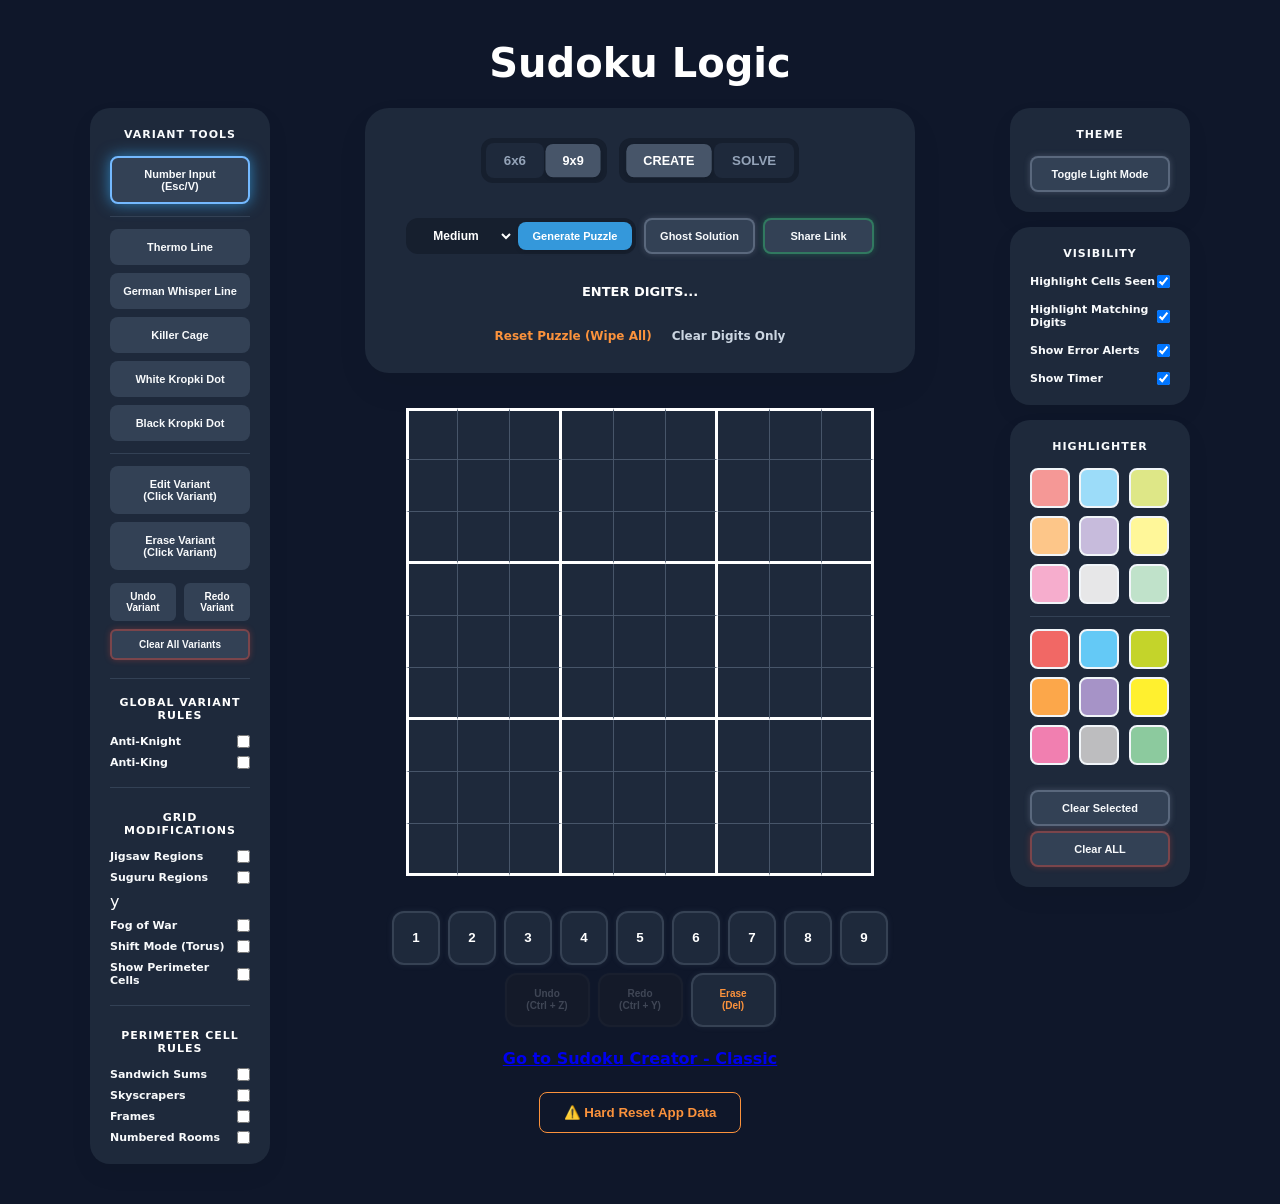
==== index.html @ 4e209705 "Add new toggle options and buttons in index.html" ====
<!DOCTYPE html>
<html lang="en">
<head>
    <meta charset="UTF-8">
    <meta name="viewport" content="width=device-width, initial-scale=1.0, maximum-scale=1.0, user-scalable=no">
    <title>Sudoku Logic V1</title>
    <link rel="stylesheet" href="style.css">
    <link rel="icon" href="https://fav.farm/🧩">
</head>

<body class="dark-mode">
    
    <script>
        try {
            const saved = localStorage.getItem('sudoku_autosave');
            if (saved) {
                const data = JSON.parse(saved);
                if (data.darkMode === false) {
                    document.body.classList.remove('dark-mode');
                }
            }
        } catch(e) {}
    </script>
    
    <div id="mobile-overlay" onclick="closeMobileMenu()"></div>
  
    <div id="mobile-toolbar">
        <button id="toolbar-variants-btn" class="toolbar-btn" onclick="openMobileMenu('variants')">✏️ Variants</button>
        <button class="toolbar-btn" onclick="openMobileMenu('colors')">🖍️ Highlighter</button>
        <button class="toolbar-btn" onclick="openMobileMenu('settings')">⚙️ Settings</button>
    </div>
    
    <h1><span id="puzzle-title" contenteditable="true" spellcheck="false" title="Click to rename your puzzle">Sudoku Logic</span> <span id="difficulty-badge" class="diff-medium">Medium</span></h1>
    
    <div id="app-container">
  
        <div id="left-panel">
            <div class="tool-section" id="variant-tools-panel">
                <h3>Variant Tools</h3>
                <div style="display: flex; flex-direction: column; gap: 8px;">
                    
                    <button id="tool-pointer" class="variant-tool-btn active" onclick="setTool('pointer')">Number Input<br>(Esc/V)</button>
                    
                    <hr class="tool-divider">
                    
                    <button id="tool-thermo" class="variant-tool-btn" onclick="setTool('thermo')">Thermo Line</button>
                    <button id="tool-whisper" class="variant-tool-btn" onclick="setTool('whisper')">German Whisper Line</button>
                    <button id="tool-killer" class="variant-tool-btn" onclick="setTool('killer')">Killer Cage</button>
                    <button id="tool-kropki-white" class="variant-tool-btn" onclick="setTool('kropki-white')">White Kropki Dot</button> 
                    <button id="tool-kropki-black" class="variant-tool-btn" onclick="setTool('kropki-black')">Black Kropki Dot</button>
                                        
                    <hr class="tool-divider">
                    
                    <button id="tool-edit" class="variant-tool-btn" onclick="setTool('edit')">Edit Variant<br>(Click Variant)</button>
                    <button id="tool-eraser" class="variant-tool-btn" onclick="setTool('eraser')">Erase Variant<br>(Click Variant)</button>
                    
                    <div style="display: flex; gap: 8px; margin-top: 5px;">
                        <button id="btn-undo-variant" class="variant-action-btn" style="flex: 1;" onclick="undoVariant()">Undo Variant</button>
                        <button id="btn-redo-variant" class="variant-action-btn" style="flex: 1;" onclick="redoVariant()">Redo Variant</button>
                    </div>
                    
                    <button id="btn-clear-variants" class="variant-action-btn danger" onclick="clearVariantGraphics()">Clear All Variants</button>
                    
                    <hr class="tool-divider" style="margin-top: 10px;">
                    
                    <h3 style="margin: 5px 0; color: var(--text-main);">Global Variant Rules</h3>
                    <label class="switch-label">Anti-Knight <input type="checkbox" id="toggle-anti-knight" onchange="toggleAntiKnight()"></label>
                    <label class="switch-label">Anti-King <input type="checkbox" id="toggle-anti-king" onchange="toggleAntiKing()"></label>

                    <hr class="tool-divider" style="margin: 10px 0;">
                    
                    <h3 style="margin: 5px 0; color: var(--text-main);">Grid Modifications</h3>  
                    
                    <label class="switch-label">Jigsaw Regions <input type="checkbox" id="toggle-jigsaw" onchange="toggleJigsawMode()"></label>
                    <label class="switch-label">Suguru Regions <input type="checkbox" id="toggle-suguru" onchange="toggleSuguruMode()"></label>y
                    <button id="tool-region" class="variant-tool-btn" style="display: none;" onclick="setTool('region')">Region Painter</button>
                    <button id="btn-reset-regions" class="variant-action-btn danger" style="display: none; margin-bottom: 8px;" onclick="resetRegions()">Reset Regions</button>
                    
                    
                    <label class="switch-label">Fog of War <input type="checkbox" id="toggle-fog" onchange="toggleFogMode()"></label>
                    <button id="tool-fog" class="variant-tool-btn" style="display: none;" onclick="setTool('fog')">☁️ Paint Fog</button>
                    <button id="tool-fog-link" class="variant-tool-btn" style="display: none;" onclick="setTool('fog-link')">🔗 Fog Linker</button>
                    <button id="btn-clear-fog" class="variant-action-btn danger" style="display: none; margin-top: 5px;" onclick="clearFogData()">Clear All Fog</button>
                    
                    <label class="switch-label">Shift Mode (Torus) <input type="checkbox" id="toggle-shift" onchange="toggleShiftMode()"></label>
                    <button id="tool-lock" class="variant-tool-btn" style="display: none;" onclick="setTool('lock')">🔒 Lock/Unlock Cell</button>
                    
                    <label class="switch-label">Show Perimeter Cells <input type="checkbox" id="toggle-outer-clues" onchange="toggleOuterClues()"></label>
                    
                    <hr class="tool-divider" style="margin: 10px 0;">
                    
                    <h3 style="margin: 5px 0; color: var(--text-main);">Perimeter Cell Rules</h3>
                    <label class="switch-label">Sandwich Sums <input type="checkbox" id="rule-sandwich" onchange="togglePerimeterRule()"></label>
                    <label class="switch-label">Skyscrapers <input type="checkbox" id="rule-skyscraper" onchange="togglePerimeterRule()"></label>
                    <label class="switch-label">Frames <input type="checkbox" id="rule-frames" onchange="togglePerimeterRule()"></label>
                    <label class="switch-label">Numbered Rooms <input type="checkbox" id="rule-rooms" onchange="togglePerimeterRule()"></label>
                    
                </div>
            </div>

            <div class="tool-section" id="game-rules-panel" style="display: none; margin-top: 15px;">
                <h3>Game Rules</h3>
                <ul id="game-rules-list" style="margin: 0; padding-left: 20px; font-size: 0.85rem; color: var(--text-main); line-height: 1.5; text-align: left;">
                </ul>
            </div>
            
            <div class="tool-section mobile-theme-only" style="margin-top: 15px; width: 100%;">
                <h3>Theme</h3>
                <button class="clear-color-btn btn-theme" style="width: 100%;" onclick="toggleDarkMode()">Toggle Light Mode</button>
            </div>
            
        </div>

        <div class="game-column">
            <div class="main-card">
                <div class="row">
                    <div class="toggle-group" id="size-selector">
                        <button id="size6" onclick="setGridSize(6)">6x6</button>
                        <button id="size9" class="active" onclick="setGridSize(9)">9x9</button>
                    </div>
                    <div class="toggle-group">
                        <button id="modeCreate" class="active" onclick="setAppMode('create')">CREATE</button>
                        <button id="modeSolve" onclick="setAppMode('solve')">SOLVE</button>
                    </div>
                    <div id="timer" style="display:none; font-size: 22px; font-weight: 800;">00:00</div>
                    <button id="pause-btn" class="btn" style="display:none; padding: 10px 15px;" onclick="togglePause()">Pause</button>
                </div>
                    
                <div id="gen-controls" style="display: grid; grid-template-columns: repeat(4, 1fr); gap: 8px; width: 100%; max-width: calc(var(--cell-size) * 9); margin: 15px auto 0 auto;">
                    <div class="toggle-group" style="grid-column: span 2; display: flex; padding: 4px; gap: 4px;">
                        <select id="diff" style="flex: 1; background: transparent; border: none; text-align: center; text-align-last: center; font-weight: 800; cursor: pointer; color: var(--text-main); font-size: 12px; outline: none;">
                            <option value="easy">Easy</option>
                            <option value="medium" selected>Medium</option>
                            <option value="hard">Hard</option>
                        </select>
                        <button id="gen-btn" class="btn gen-action-btn active" style="flex: 1; margin: 0; padding: 8px 5px;" onclick="generateNew()">Generate Puzzle</button>
                    </div>
                
                    <button id="ghost-btn" class="btn gen-action-btn" style="width: 100%; margin: 0; padding: 8px 5px;" onclick="toggleGhost()">Ghost Solution</button>
                    <button id="export-btn" class="btn gen-action-btn" style="width: 100%; margin: 0; padding: 8px 5px;" onclick="exportPuzzleLink()">Share Link</button>
                </div>
            
                <div id="status-label" style="font-size: 13px; font-weight: 800; text-transform: uppercase; min-height: 1.5em; margin-top: 10px;">Enter Digits...</div>
                
                <div style="display: flex; gap: 20px; font-size: 12px; margin-top: 5px;">
                    
                    <div id="create-mode-actions" style="display: flex; gap: 20px;">
                        <a href="#" style="color: var(--danger); text-decoration: none; font-weight: 600;" onclick="handleClearAllCreate()">Reset Puzzle (Wipe All)</a>
                        <a href="#" class="util-link" style="text-decoration: none; font-weight: 600;" onclick="handleClearDigitsCreate()">Clear Digits Only</a>
                    </div>
                    
                    <div id="solve-mode-actions" style="display: none; gap: 20px;">
                        <a href="#" style="color: var(--danger); text-decoration: none; font-weight: 600;" onclick="handleResetSolve()">Reset Puzzle (Restart)</a>
                        <a href="#" class="util-link" style="text-decoration: none; font-weight: 600;" onclick="handleClearUserInputs()">Clear User Inputs</a>
                        <a href="#" id="clean-pencils-link" class="util-link" style="text-decoration: none; font-weight: 600;" onclick="handleClearPencils()">Clear Pencils Only</a>
                        <a href="#" id="btn-autofill-pencils" class="util-link" style="display:none; text-decoration: none; font-weight: 600;" onclick="autoFillPencils()">Auto-Fill Pencils</a>
                    </div>
            
                </div>
            </div>

            <div id="grid-wrapper">
                <div id="grid" class="grid"></div>
                
                <svg id="svg-layer"></svg>
                
                <div id="pause-overlay" class="overlay">
                    <h2>Game Paused</h2>
                    <button class="btn btn-primary" style="margin-top:15px;" onclick="togglePause()">Resume</button>
                </div>
                <div id="win-overlay" class="overlay">
                    <h2 style="color: var(--success); font-size: 34px; margin-bottom: 5px;">SOLVED!</h2>
                    <p id="final-time" style="margin-bottom: 10px; font-weight: 800; font-size: 18px;"></p>
                    <div style="display: flex; flex-direction: column; gap: 8px; width: 90%;">
                        <button class="btn btn-primary" style="background: var(--success);" onclick="restartSameLevel()">Play Again (Same Board)</button>
                        
                        <div class="win-grid" style="display: grid; grid-template-columns: repeat(3, 1fr); gap: 5px; width: 100%;">
                            <div class="win-grid-label">New 6x6 Game</div>
                            
                            <button class="btn btn-secondary" style="padding: 10px 2px; font-size: 10px; background: #64748b; color: white; border:none; border-radius: 8px;" onclick="generateWithDiff(6, 'easy')">Easy</button>
                            <button class="btn btn-secondary" style="padding: 10px 2px; font-size: 10px; background: #64748b; color: white; border:none; border-radius: 8px;" onclick="generateWithDiff(6, 'medium')">Medium</button>
                            <button class="btn btn-secondary" style="padding: 10px 2px; font-size: 10px; background: #64748b; color: white; border:none; border-radius: 8px;" onclick="generateWithDiff(6, 'hard')">Hard</button>
                            
                            <div class="win-grid-label">New 9x9 Game</div>
                            
                            <button class="btn btn-secondary" style="padding: 10px 2px; font-size: 10px; background: #64748b; color: white; border:none; border-radius: 8px;" onclick="generateWithDiff(9, 'easy')">Easy</button>
                            <button class="btn btn-secondary" style="padding: 10px 2px; font-size: 10px; background: #64748b; color: white; border:none; border-radius: 8px;" onclick="generateWithDiff(9, 'medium')">Medium</button>
                            <button class="btn btn-secondary" style="padding: 10px 2px; font-size: 10px; background: #64748b; color: white; border:none; border-radius: 8px;" onclick="generateWithDiff(9, 'hard')">Hard</button>
                        </div>
                
                        <button class="btn btn-secondary" style="background: #64748b; color: white; border:none; padding: 12px; border-radius: 10px;" onclick="hideWinOverlay()">View My Solve</button>
                        <button class="btn btn-secondary" style="background: var(--dark); color: white; border:none; padding: 12px; border-radius: 10px;" onclick="exitToCreate()">Back to Create Mode</button>
                    </div>
                </div>
                <div id="return-win-btn" onclick="showWinOverlay()" style="display:none; ...">Show Result Options</div>
            </div> <div class="numpad" id="numpad" style="margin-top: 30px; width: 100%;"></div>
            
            <a href="classic.html" class="btn btn-secondary">Go to Sudoku Creator - Classic</a>
            <button class="btn btn-secondary" 
                    style="margin-top: 10px; color: var(--danger); border: 1px solid var(--danger); background: transparent;" 
                    onclick="hardResetApp()">
                ⚠️ Hard Reset App Data
            </button>
            
        </div> 
        
        <div class="side-panel">

            <div class="tool-section desktop-theme-only" style="margin: 0; width: 100%;">
                <h3>Theme</h3>
                <button class="clear-color-btn btn-theme" style="width: 100%;" onclick="toggleDarkMode()">Toggle Light Mode</button>
            </div>
                
            <div class="tool-section">
                <h3>Visibility</h3>
                <label class="switch-label">Highlight Cells Seen <input type="checkbox" id="toggle-seen" checked onchange="updateUI()"></label>
                <label class="switch-label">Highlight Matching Digits <input type="checkbox" id="toggle-match" checked onchange="updateUI()"></label>
                <label class="switch-label">Show Error Alerts <input type="checkbox" id="toggle-errors" checked onchange="updateUI()"></label>
                <label class="switch-label">Show Timer <input type="checkbox" id="toggle-timer" checked onchange="toggleTimerVis()"></label>
            </div>
            
            <div class="tool-section" style="margin: 0; width: 100%;">
                <h3>Highlighter</h3>
                <div class="color-grid" id="highlighter-tools" style="margin-bottom: 10px;"></div>
                <div style="display: flex; flex-direction: column; gap: 5px;">
                    <button class="clear-color-btn" onclick="applyColor(null)">Clear Selected</button>
                    <button id="clear-all-btn" class="clear-color-btn" onclick="clearAllHighlights()">Clear ALL</button>
                </div>
            </div>

        </div>
    </div> 
    <canvas id="confetti"></canvas>

    <script type="module" src="./src/advanced-main.js"></script>
</body>
</html>
---- style.css ----
:root {
    --cell-size: 52px; 
    --bg-color: #f8fafc; 
    --primary: #000000;
    --danger: #e74c3c; 
    --dark: #1e293b; 
    --success: #2ecc71;
    --card-bg: white; 
    --text-main: #1e293b;
    --grid-line: #1e293b;
    --pencil-active: #f1c40f;
}

body.dark-mode {
    --bg-color: #0f172a; 
    --primary: #ffffff;
    --danger: #fb923c;
    --card-bg: #1e293b;
    --text-main: #ffffff;
    --grid-line: #ffffff; 
}

* { box-sizing: border-box; margin: 0; padding: 0; }
body { 
    font-family: 'Inter', system-ui, sans-serif; background: var(--bg-color); 
    display: flex; flex-direction: column; align-items: center; 
    padding: 40px 20px; color: var(--text-main); transition: background 0.3s;
}

/* NUCLEAR ZOOM LOCK: Prevents double-tap zooming on all interactive elements */
button, select, input, a { touch-action: manipulation !important; }

h1 { margin-bottom: 20px; font-size: 2.5rem; color: var(--text-main); display: flex; align-items: center; gap: 10px; }

/* --- EDITABLE PUZZLE TITLE --- */
#puzzle-title {
    outline: none;
    border-bottom: 2px dashed transparent;
    transition: border-color 0.2s;
    cursor: text;
}

#puzzle-title:hover {
    border-bottom-color: #cbd5e1;
}

body.dark-mode #puzzle-title:hover {
    border-bottom-color: #475569;
}

/* When actively typing */
#puzzle-title:focus {
    border-bottom-color: var(--primary);
}

#app-container { display: flex; gap: 20px; align-items: flex-start; justify-content: center; max-width: 1100px; width: 100%; }
.game-column { display: flex; flex-direction: column; align-items: center; flex: 1; }

.side-panel, .tool-section {
    background: var(--card-bg); padding: 20px; border-radius: 20px;
    box-shadow: 0 10px 25px rgba(0,0,0,0.05); width: 180px; display: flex; flex-direction: column; gap: 15px;
}

#left-panel { display: flex; flex-direction: column; gap: 15px; }
.tool-section h3, .side-panel h3 { font-size: 11px; text-transform: uppercase; letter-spacing: 1px; color: #64748b; text-align: center; }

/* Sidebar Titles - Force to white in dark mode */
body.dark-mode .tool-section h3, 
body.dark-mode .side-panel h3 { 
    color: #f8fafc; 
}

.main-card {
    background: var(--card-bg); 
    padding: 30px; 
    border-radius: 24px;
    box-shadow: 0 15px 35px rgba(0,0,0,0.05); 
    width: 100%; 
    max-width: 550px;
    display: flex; 
    flex-direction: column; 
    gap: 20px; 
    align-items: center; 
    margin-bottom: 30px;
}

.switch-label { display: flex; align-items: center; justify-content: space-between; font-size: 11px; font-weight: 800; cursor: pointer; color: #64748b; }
.color-grid { display: grid; grid-template-columns: repeat(3, 1fr); gap: 8px; }

/* --- HIGHLIGHTER COLOR SWATCHES --- */
.color-btn { 
    width: 40px; 
    height: 40px; 
    border-radius: 8px; 
    border: 2px solid #f1f5f9; 
    cursor: pointer; 
    transition: all 0.2s cubic-bezier(0.4, 0, 0.2, 1); 
}

.color-btn:hover {
    transform: translateY(-2px);
    box-shadow: 0 4px 8px rgba(0, 0, 0, 0.08);
}

.color-btn:active {
    transform: translateY(1px);
    box-shadow: none;
}

/* --- HIGHLIGHTER & THEME CLEAR BUTTONS --- */
.clear-color-btn { 
    padding: 10px; 
    font-size: 11px; 
    font-weight: 700; 
    background: #e2e8f0; 
    color: var(--text-main);
    border: 2px solid transparent; /* Crucial for dark mode edge glows */
    border-radius: 8px; 
    cursor: pointer; 
    transition: all 0.2s cubic-bezier(0.4, 0, 0.2, 1);
}

/* Light Mode: Base Hover & Squish */
.clear-color-btn:hover { 
    background: #cbd5e1; 
    transform: translateY(-2px); 
    box-shadow: 0 4px 8px rgba(0,0,0,0.08); 
}

.clear-color-btn:active { 
    transform: translateY(1px); 
    box-shadow: none; 
}

/* Light Mode: Specific color for Clear All */
#clear-all-btn { background: #fee2e2; color: #991b1b; }
#clear-all-btn:hover { background: #fecaca; }

/* Dark Mode: Slate Backgrounds */
body.dark-mode .clear-color-btn,
body.dark-mode #clear-all-btn { 
    background: #334155; 
    color: #f8fafc; 
}

body.dark-mode .clear-color-btn:hover,
body.dark-mode #clear-all-btn:hover { 
    background: #475569; 
}

/* Dark Mode: Ambient Glows (Base State) */
body.dark-mode .clear-color-btn {
    border-color: rgba(148, 163, 184, 0.4); 
    box-shadow: 0 0 6px rgba(148, 163, 184, 0.3);
}
body.dark-mode #clear-all-btn {
    border-color: rgba(231, 76, 60, 0.4); 
    box-shadow: 0 0 6px rgba(231, 76, 60, 0.3);
}

/* Dark Mode: Intensified Glows (Hover State) */
body.dark-mode .clear-color-btn:hover {
    border-color: #cbd5e1; 
    box-shadow: 0 0 15px rgba(148, 163, 184, 0.8);
}
body.dark-mode #clear-all-btn:hover {
    border-color: #f1948a; 
    box-shadow: 0 0 15px rgba(231, 76, 60, 0.8);
}

body.dark-mode .switch-label { color: #f8fafc; }

#grid-wrapper { 
    padding: 5px;
    border-radius: 8px;
    position: relative;
    display: flex;
    flex-direction: column;
    align-items: center;
    touch-action: none; 
}

#svg-layer {
    position: absolute;
    top: 0; left: 0;
    width: 100%; height: 100%;
    pointer-events: none; 
    z-index: 10;
    overflow: visible !important;
}

.grid { 
    display: grid; 
}

.cell {
    width: var(--cell-size);
    height: var(--cell-size);
    box-sizing: border-box;
    min-width: 50px;
    min-height: 50px;
    background-color: var(--card-bg);
    display: flex; align-items: center; justify-content: center;
    font-size: 24px; font-weight: 700; cursor: pointer; user-select: none; position: relative;
    color: var(--text-main); transition: background 0.1s;
    touch-action: none; /* strictly disables all browser gestures on the board */
}

/* --- PERIMETER CLUE CELLS --- */
.clue-cell {
    width: var(--cell-size);
    height: var(--cell-size);
    display: flex;
    align-items: center;
    justify-content: center;
    
    font-size: 24px;  /* Matched to inside cells */
    font-weight: 700; /* Matched to inside cells */
    
    color: var(--text-main);
    cursor: pointer;
    user-select: none;
    transition: background 0.2s, border 0.2s;
    border-radius: 6px;
    box-sizing: border-box;
    border: 1px solid transparent; /* Invisible border prevents grid jumping */
}

/* Added dynamically if cell has a number or a variant line */
.clue-cell.active-clue {
    border: 1px solid var(--grid-line);
    border-radius: 0; /* Squares off the edges to match the main grid */
}
/* -------------------------- */

.clue-cell:hover {
    background: rgba(100, 116, 139, 0.1);
}

.clue-corner {
    width: var(--cell-size);
    height: var(--cell-size);
    pointer-events: none;
}

body.dark-mode .clue-cell { color: #f8fafc; }
body.dark-mode .clue-cell:hover { background: rgba(248, 250, 252, 0.1); }

/* --- KROPKI DOTS --- */
.kropki-dot { 
    transition: all 0.2s; 
    r: 5px !important; /* Forces the SVG to draw slightly smaller on desktop */
    stroke-width: 1.5px !important;
}

/* Dark Mode: Add a contrasting border to black Kropki dots matching the grid line */
body.dark-mode .kropki-dot[fill="black"],
body.dark-mode .kropki-dot[fill="#000000"] {
    stroke: var(--grid-line) !important; 
    stroke-width: 2px !important;
}

/* Disables double-tap-to-zoom on all interactive buttons */
.n-btn, .btn, .variant-tool-btn, .clear-color-btn, .color-btn {
    touch-action: manipulation; 
}

/* Cell Number Colors for Normal & Dark Mode */
.cell.given { color: #64748b; }
.cell.user { color: var(--primary); font-style: italic; }
.cell.error { color: var(--danger) !important; }
.cell.selected { z-index: 2; outline: none; }
body.dark-mode .cell.given { color: #38bdf8; font-weight: 800; }
body.dark-mode .cell.user { color: #f8fafc; }
body.dark-mode .cell.error { color: #fb923c !important; }

/* Pencil Mark Colors for Normal & Dark Mode */
.pencil-grid { display: grid; grid-template-columns: repeat(3, 1fr); width: 100%; height: 100%; position: absolute; pointer-events: none; padding: 18%; box-sizing: border-box; }
.pencil-num { font-size: 10px; color: #000000; display: flex; align-items: center; justify-content: center; font-weight: bold; line-height: 1; }
.pencil-num.error { font-size: 9px; color: var(--danger) !important; font-weight: bold; }
body.dark-mode .pencil-num { font-size: 10px; color: #f8fafc; font-weight: bold; line-height: 1; }
body.dark-mode .pencil-num.error { font-size: 9px; color: #fb923c !important; font-weight: bold; }

.row { 
    display: flex; gap: 12px; align-items: center; justify-content: center; width: 100%; 
}

.toggle-group { 
    display: flex; 
    background: #f1f5f9; 
    border-radius: 12px; 
    padding: 5px; 
}

body.dark-mode .toggle-group { 
    background: #161f2e; 
}

.toggle-group button { 
    border: none; 
    padding: 10px 18px; 
    border-radius: 8px; 
    cursor: pointer; 
    font-weight: 600; 
    background: #d1d8e0; 
    color: #64748b; 
    transition: all 0.2s;
}

body.dark-mode .toggle-group button { 
    border: none; 
    padding: 10px 18px; 
    border-radius: 8px; 
    cursor: pointer; 
    font-weight: 600; 
    background: #1e293b; 
    color: #94a3b8; 
    transition: all 0.2s;
}

/* Hover effect for unselected buttons */
.toggle-group button:not(.active):hover {
    color: var(--dark);
}

body.dark-mode .toggle-group button:not(.active):hover {
    color: #ffffff;
}

.toggle-group button.active { 
    background: white; 
    color: var(--dark); 
    pointer-events: none; /* Prevents re-clicking the active mode */
    box-shadow: 0 2px 4px rgba(0,0,0,0.1);
    transform: scale(0.95);
}

body.dark-mode .toggle-group button.active { 
    background: #475569; 
    color: white; 
}

/* --- STANDARD BUTTONS --- */
.btn { 
    padding: 12px 24px; 
    cursor: pointer; 
    border-radius: 8px;
    border: 2px solid transparent; /* NEW: Added to support dark mode edge glows */
    font-weight: 700; 
    transition: all 0.2s cubic-bezier(0.4, 0, 0.2, 1);
    text-align: center;
}

/* Hover State - Slight lift and shadow */
.btn:hover {
    transform: translateY(-2px);
    box-shadow: 0 4px 8px rgba(0, 0, 0, 0.08);
}

/* Click State - Pushes into the page */
.btn:active {
    transform: translateY(1px);
    box-shadow: none;
}

.btn-primary { background: #3498db; color: #ffffff; }

/* General Primary Button Glow (For Pause/Win Menus) */
body.dark-mode .btn-primary:hover {
    box-shadow: 0 0 15px rgba(52, 152, 219, 0.8);
    border-color: #74b9ff;
}

/* --- GENERATOR CONTROLS --- */

/* Ensure the gen-controls wrapper respects the 9x9 board width, but ALLOWS JS to hide it! */
#gen-controls {
    grid-template-columns: repeat(4, 1fr) !important;
    max-width: calc(var(--cell-size) * 9) !important;
    margin-left: auto !important;
    margin-right: auto !important;
}

/* Matching the "active" look for the button inside the pill */
#gen-controls .toggle-group button.active {
    background: #3498db !important; /* CLASSIC BLUE */
    color: #ffffff !important;
    box-shadow: 0 2px 4px rgba(0,0,0,0.1);
    pointer-events: auto !important; /* CRITICAL: Restores clickability! */
    transform: none !important;
}

body.dark-mode #gen-controls .toggle-group button.active {
    background: #3498db !important;
    color: #ffffff !important;
}

/* --- THE TOGGLE PILL WRAPPER --- */
.gen-toggle-pill {
    grid-column: span 2; 
    display: flex;
    background: #f1f5f9; 
    border-radius: 8px;
    padding: 4px;
    gap: 4px;
}

body.dark-mode .gen-toggle-pill {
    background: #1e293b;
}

/* Keep the Dropdown text clean and centered */
.gen-toggle-pill select {
    flex: 1;
    background: transparent;
    border: none;
    outline: none;
    color: var(--text-main);
    font-weight: bold;
    cursor: pointer;
    text-align: center;
    text-align-last: center; 
}

/* Style the Generate Button inside the pill (Active Side) */
.gen-toggle-pill button {
    flex: 1;
    background: #ffffff; /* Gives it the 'raised' active look */
    border: none;
    border-radius: 6px;
    color: var(--text-main);
    font-weight: bold;
    font-size: 12px;
    cursor: pointer;
    box-shadow: 0 2px 4px rgba(0,0,0,0.05); /* Soft toggle shadow */
}

body.dark-mode .gen-toggle-pill button {
    background: #334155;
    color: #f8fafc;
}

/* --- GENERATOR CONTROL BUTTONS --- */
.gen-action-btn {
    padding: 12px;
    font-size: 11px;
}

/* Light Mode: Solid Colors */
#gen-btn { background: #3498db; color: white; }
#ghost-btn { background: #94a3b8; color: white; }
#export-btn { background: var(--success); color: white; }

/* Light Mode: Hover Highlights */
#gen-btn:hover { background: #2980b9; }
#ghost-btn:hover { background: #7f8fa6; }
#export-btn:hover { background: #27ae60; }

/* Dark Mode: Override colors with slate background */
body.dark-mode #gen-btn, 
body.dark-mode #ghost-btn, 
body.dark-mode #export-btn { 
    background: #334155; 
    color: #f8fafc; 
}

/* Dark Mode: Slate hover state */
body.dark-mode #gen-btn:hover, 
body.dark-mode #ghost-btn:hover, 
body.dark-mode #export-btn:hover { 
    background: #475569; 
}

/* 1. Permanent Ambient Glows (Base State) */
body.dark-mode #gen-btn { 
    border-color: rgba(52, 152, 219, 0.4); 
    box-shadow: 0 0 6px rgba(52, 152, 219, 0.3); 
}
body.dark-mode #ghost-btn { 
    border-color: rgba(148, 163, 184, 0.4); 
    box-shadow: 0 0 6px rgba(148, 163, 184, 0.3); 
}
body.dark-mode #export-btn { 
    border-color: rgba(46, 204, 113, 0.4); 
    box-shadow: 0 0 6px rgba(46, 204, 113, 0.3); 
}

/* 2. Intensified Glows (Hover State) */
body.dark-mode #gen-btn:hover { 
    border-color: #74b9ff; 
    box-shadow: 0 0 15px rgba(52, 152, 219, 0.8); 
}
body.dark-mode #ghost-btn:hover { 
    border-color: #cbd5e1; 
    box-shadow: 0 0 15px rgba(148, 163, 184, 0.8); 
}
body.dark-mode #export-btn:hover { 
    border-color: #8ce09f; 
    box-shadow: 0 0 15px rgba(46, 204, 113, 0.8); 
}
    
.numpad-row { display: flex; gap: 8px; justify-content: center; margin-bottom: 8px; }

/* --- NUMPAD BUTTONS --- */
.n-btn { 
    width: 48px; 
    height: 54px; 
    border-radius: 12px; 
    border: 2px solid #e2e8f0; /* Beefed up border for glow transitions */
    background: var(--card-bg); 
    color: var(--text-main); 
    font-weight: 800; 
    cursor: pointer; 
    line-height: 1.2; 
    transition: all 0.2s cubic-bezier(0.4, 0, 0.2, 1);
}

/* Numpad Hover & Click Animations (Ignores disabled buttons) */
.n-btn:not(:disabled):hover {
    transform: translateY(-2px);
    box-shadow: 0 4px 8px rgba(0, 0, 0, 0.08);
    border-color: #cbd5e1;
}

.n-btn:not(:disabled):active {
    transform: translateY(1px);
    box-shadow: none;
}

/* Dark Mode Numpad Base */
body.dark-mode .n-btn { 
    border-color: rgba(148, 163, 184, 0.2); 
    box-shadow: 0 0 6px rgba(148, 163, 184, 0.1); /* Subtle ambient glow */
}

/* Dark Mode Numpad Hover (Standard Blue Glow) */
body.dark-mode .n-btn:not(:disabled):hover { 
    border-color: #74b9ff; 
    box-shadow: 0 0 15px rgba(52, 152, 219, 0.6); 
}

/* Dark Mode Erase Button Hover (Red Glow Override) */
body.dark-mode .n-btn[style*="var(--danger)"]:not(:disabled):hover {
    border-color: #f1948a; 
    box-shadow: 0 0 15px rgba(231, 76, 60, 0.8);
}

/* Active Pencil Button Styling & Glow */
.n-btn.pencil-active { 
    background: var(--pencil-active) !important; 
    color: #000000 !important; 
    border-color: #d4ac0d; 
}

body.dark-mode .n-btn.pencil-active {
    box-shadow: 0 0 15px rgba(241, 196, 15, 0.6);
    border-color: #f1c40f;
}

.overlay { position: absolute; inset: 0; background: var(--card-bg); display: none; flex-direction: column; align-items: center; justify-content: center; z-index: 100; border-radius: 8px; }

/* Status labels and footer links */
#status-label, #timer, #difficulty-badge {
    color: var(--text-main);
}

.main-card a, .main-card span {
    color: var(--text-main);
}

/* Links like "Reset Puzzle" / "Clear User Inputs" */
.main-card .row div {
    font-size: 11px;
    font-weight: 600;
    color: #64748b; /* Grey for light mode */
    cursor: pointer;
}

/* Utility buttons - Force to a lighter grey/white in dark mode */
body.dark-mode .main-card .row div {
    color: #cbd5e1; /* A light slate grey that is clearly visible */
}

body.dark-mode .main-card .row div:hover {
    color: #ffffff;
}

/* --- DIFFICULTY BADGE STYLING --- */
#difficulty-badge {
    padding: 4px 12px;
    border-radius: 20px;
    font-size: 11px;
    font-weight: 900;
    text-transform: uppercase;
    border: 2px solid transparent;
}

/* Light Mode: Pastel Backgrounds */
#difficulty-badge.diff-easy { background: #dcfce7; color: #166534; }
#difficulty-badge.diff-medium { background: #fef08a; color: #854d0e; }
#difficulty-badge.diff-hard { background: #fee2e2; color: #991b1b; }

/* Dark Mode: Slate Backgrounds with Colored Text & Ambient Glows */
body.dark-mode #difficulty-badge.diff-easy { 
    background: #334155; color: #4ade80; 
    border-color: rgba(74, 222, 128, 0.4); 
    box-shadow: 0 0 6px rgba(74, 222, 128, 0.2);
}
body.dark-mode #difficulty-badge.diff-medium { 
    background: #334155; color: #facc15; 
    border-color: rgba(250, 204, 21, 0.4); 
    box-shadow: 0 0 6px rgba(250, 204, 21, 0.2);
}
body.dark-mode #difficulty-badge.diff-hard { 
    background: #334155; color: #f87171; 
    border-color: rgba(248, 113, 113, 0.4); 
    box-shadow: 0 0 6px rgba(248, 113, 113, 0.2);
}

body.dark-mode #difficulty-badge {
    background: #334155; /* Darker pill in dark mode */
    color: #ffffff;      /* White text in dark mode */
}

/* Pause Button Styling */
#pause-btn { background: #64748b; color: white; 
}

body.dark-mode #pause-btn { background: #334155; 
}

/* Clear Input Button Styling */
.util-link { color: #64748b; text-decoration: none; font-weight: 600; 
}

body.dark-mode .util-link { color: #cbd5e1; 
}

/* Win Overlay Labels */
.win-grid-label { 
    grid-column: span 3; 
    font-size: 10px; 
    font-weight: 800; 
    text-transform: uppercase; 
    color: #64748b; /* Grey for light mode */
    margin-top: 5px; 
}

body.dark-mode .win-grid-label { 
    color: #f8fafc; /* White for dark mode */
}

/* Ghosting effect for disabled buttons */
.n-btn:disabled { 
    opacity: 0.2; 
    cursor: not-allowed; 
    filter: grayscale(1); 
}

/* Confetti positioning */
#confetti { 
    position: fixed; 
    top: 0; 
    left: 0; 
    width: 100%; 
    height: 100%; 
    pointer-events: none; 
    z-index: 999; 
}

/* Return button styling */
#return-win-btn {
    width: 100%;
    background: var(--dark);
    color: #f8fafc;
    padding: 15px 0;
    font-weight: 800;
    cursor: pointer;
    text-decoration: underline;
    text-align: center;
    border-bottom-left-radius: 8px;
    border-bottom-right-radius: 8px;

}

body.dark-mode #return-win-btn {
    color: var(--text-main);
}

/* --- VARIANT TOOL BUTTONS --- */
.variant-tool-btn {
    font-size: 11px;
    padding: 10px;
    border-radius: 8px;
    border: 2px solid transparent;
    background: #e2e8f0;
    color: var(--text-main);
    font-weight: 700;
    cursor: pointer;
    transition: all 0.2s cubic-bezier(0.4, 0, 0.2, 1);
    text-align: center;
    width: 100%;
}

body.dark-mode .variant-tool-btn {
    background: #334155;
    color: #f8fafc;
}

/* Hover State - Slight lift and shadow */
.variant-tool-btn:hover {
    transform: translateY(-2px);
    box-shadow: 0 4px 8px rgba(0, 0, 0, 0.08);
    background: #cbd5e1;
}

body.dark-mode .variant-tool-btn:hover {
    background: #475569;
}

/* Click State - Pushes into the page */
.variant-tool-btn:active {
    transform: translateY(1px);
    box-shadow: none;
}

/* Number Input State (Blue) */
.variant-tool-btn.active-tool-pointer {
    background: #3498db;
    color: white;
    box-shadow: 0 2px 8px rgba(52, 152, 219, 0.4);
}

/* ALL Variant Drawing Tools (Purple) */
.variant-tool-btn.active-tool-variant {
    background: #9b59b6; 
    color: white;
    box-shadow: 0 2px 8px rgba(155, 89, 182, 0.4);
}

/* Edit State (Orange) */
.variant-tool-btn.active-tool-edit {
    background: #f39c12; 
    color: white;
    box-shadow: 0 2px 8px rgba(243, 156, 18, 0.4);
}

/* Eraser State (Red) */
.variant-tool-btn.active-tool-eraser {
    background: #e74c3c; /* Red for erasing */
    color: white;
    box-shadow: 0 2px 8px rgba(231, 76, 60, 0.4);
}

/* Action Buttons (Undo/Clear) */
.variant-action-btn {
    padding: 8px;
    font-size: 10px;
    font-weight: 700;
    border: none;
    border-radius: 6px;
    cursor: pointer;
    transition: all 0.2s;
    background: #f1f5f9;
    color: var(--text-main);
}

body.dark-mode .variant-action-btn { background: #334155; color: white; }

.variant-action-btn:hover { 
    background: #e2e8f0; 
    transform: scale(0.98); 
}

body.dark-mode .variant-action-btn:hover { background: #475569; }

/* Danger Action Button (Clear All Variants) */
.variant-action-btn.danger {
    background: #fee2e2;
    color: #991b1b;
    border: 2px solid transparent; /* Required for dark mode glows */
}

.variant-action-btn.danger:hover {
    background: #fecaca;
}

/* Dark Mode: Slate Backgrounds */
body.dark-mode .variant-action-btn.danger {
    background: #334155; 
    color: #f8fafc; 
}

body.dark-mode .variant-action-btn.danger:hover {
    background: #475569; 
}

/* Dark Mode: Red Ambient & Hover Glows */
body.dark-mode .variant-action-btn.danger {
    border-color: rgba(231, 76, 60, 0.4); 
    box-shadow: 0 0 6px rgba(231, 76, 60, 0.3);
}

body.dark-mode .variant-action-btn.danger:hover {
    border-color: #f1948a; 
    box-shadow: 0 0 15px rgba(231, 76, 60, 0.8);
}

/* --- UI DIVIDERS --- */
.tool-divider {
    height: 1px;
    background: #e2e8f0;
    margin: 4px 0; /* Gives a little breathing room inside the flex gap */
    width: 100%;
    border: none;
}

body.dark-mode .tool-divider {
    background: #334155;
}

/* --- DARK MODE ACTIVE BUTTON GLOW ENHANCEMENTS --- */
body.dark-mode .variant-tool-btn.active-tool-pointer {
    box-shadow: 0 0 15px rgba(52, 152, 219, 0.8);
    border-color: #74b9ff; /* Light blue border */
}

body.dark-mode .variant-tool-btn.active-tool-variant {
    box-shadow: 0 0 15px rgba(155, 89, 182, 0.8);
    border-color: #c39bd3; /* Light purple border */
}

body.dark-mode .variant-tool-btn.active-tool-edit {
    box-shadow: 0 0 15px rgba(243, 156, 18, 0.8);
    border-color: #f5b041; /* Light orange border */
}

body.dark-mode .variant-tool-btn.active-tool-eraser {
    box-shadow: 0 0 15px rgba(231, 76, 60, 0.8);
    border-color: #f1948a; /* Light red border */
}

/* Hide Toolbar on Desktop */
#mobile-toolbar { display: none; }

/* =========================================
   MOBILE & TABLET RESPONSIVENESS
========================================= */
#mobile-overlay {
    position: fixed; inset: 0;
    background: rgba(0,0,0,0.6); z-index: 999; 
    backdrop-filter: blur(3px); opacity: 0; 
    transition: opacity 0.3s, visibility 0.3s;
    pointer-events: none; /* Ignore clicks when closed */
    visibility: hidden;   /* Hide completely when closed */
}

/* Force it to show and catch clicks when a menu opens */
body.mobile-menu-open #mobile-overlay { 
    opacity: 1; 
    pointer-events: auto; 
    visibility: visible;
}

@media (max-width: 950px) {
    
    /* 1. Prevent Overlapping: Let the body breathe natively */
    html, body {
        min-height: 100dvh;
        overflow-x: hidden;
        padding: 0; margin: 0;
        overscroll-behavior-y: none;
    }

    #app-container {
        display: flex; flex-direction: column; align-items: center;
        padding: 10px 10px 80px 10px; /* 80px bottom padding clears the toolbar safely */
        width: 100%;
    }

    /* 2. Extreme Vertical Compression */
    h1 { font-size: 1.2rem; margin: 5px 0; text-align: center; }
    .main-card { 
        padding: 0; margin: 0; box-shadow: none; background: transparent; 
        max-width: 100%; width: 100%;
    }
    
    #gen-controls { gap: 5px; }

    /* 3. Re-apply the Square Cell Lock */
    :root { --cell-size: calc((100vw - 20px) / 11.2); }
    .cell {
        min-width: 0 !important;
        min-height: 0 !important;
        aspect-ratio: 1 / 1; 
    }

    /* 4. The New Bottom Toolbar */
    #mobile-toolbar {
        display: flex; position: fixed; bottom: 0; left: 0; right: 0;
        background: var(--card-bg); padding: 10px; gap: 10px;
        box-shadow: 0 -4px 15px rgba(0,0,0,0.05); 
        z-index: 1002;
        border-top: 1px solid var(--grid-line);
    }
    
    .toolbar-btn {
        flex: 1; padding: 12px 0; border-radius: 8px;
        background: #e2e8f0; color: var(--text-main); 
        font-weight: 800; border: none; font-size: 12px;
        transition: transform 0.1s;
    }
    .toolbar-btn:active { transform: scale(0.95); }
    body.dark-mode .toolbar-btn { background: #334155; color: #f8fafc; }

    /* 5. The "Bottom Sheet" Drawer Effect */
    #left-panel, .side-panel {
        position: fixed; left: 0; right: 0; top: auto; bottom: -100%;
        width: 100%; max-height: 60vh; background: var(--card-bg);
        border-radius: 24px 24px 0 0; z-index: 1000; 
        padding: 25px 20px 80px 20px; margin: 0; overflow-y: auto;
        transition: bottom 0.3s cubic-bezier(0.4, 0, 0.2, 1);
        box-shadow: 0 -10px 25px rgba(0,0,0,0.3);
        overscroll-behavior-y: contain; /* <-- NEW: Traps the scrolling completely inside the menu */
    }

    /* Drawer Logic: Slides up based on which button was pressed */
    body[data-mobile-tab="variants"] #left-panel { bottom: 0; }
    body[data-mobile-tab="variants"] #variant-tools-panel { display: flex; }
    body[data-mobile-tab="variants"] .tool-section:not(#variant-tools-panel) { display: none; }
    
    body[data-mobile-tab="settings"] #left-panel { bottom: 0; }
    body[data-mobile-tab="settings"] #variant-tools-panel { display: none; }
    body[data-mobile-tab="settings"] .tool-section:not(#variant-tools-panel) { display: flex; }
    
    body[data-mobile-tab="colors"] .side-panel { bottom: 0; }

    body.mobile-menu-open #mobile-overlay { opacity: 1; pointer-events: auto; }

    /* 6. 3x3 + 2x2 Numpad layout */
    #numpad { 
        display: flex !important; flex-direction: row-reverse; 
        justify-content: center; gap: 15px; margin-top: 5px !important; 
    }
    .numpad-row { display: grid !important; gap: 8px; margin-bottom: 0 !important; }
    #numpad .numpad-row:nth-child(1) { grid-template-columns: repeat(3, 1fr); flex: 1.5; max-width: 220px; }
    #numpad .numpad-row:nth-child(2) { grid-template-columns: repeat(2, 1fr); flex: 1; max-width: 140px; }
    
    .n-btn { width: 100% !important; height: 48px; font-size: 16px; }
    #numpad .numpad-row:nth-child(2) .n-btn { font-size: 10px; padding: 2px; }

    /* 8. Smaller Mobile Pencil Marks */
    .pencil-num, body.dark-mode .pencil-num { font-size: 7.5px !important; line-height: 1; }
    .pencil-num.error, body.dark-mode .pencil-num.error { font-size: 7px !important; }

    /* 9. Smaller Mobile Kropki Dots */
    .kropki-dot { 
        r: 4.5px !important; /* CSS magically overrides the SVG radius! */
        stroke-width: 1px !important;
    }

}

/* --- RESPONSIVE THEME BUTTONS --- */
/* On Desktop: Hide the mobile clone */
@media (min-width: 951px) {
    .mobile-theme-only { display: none !important; }
}

/* On Mobile: Hide the desktop clone, and let the mobile clone obey the tabs natively! */
@media (max-width: 950px) {
    .desktop-theme-only { display: none !important; }
}

/* --- KILL THE OUTER BUBBLE ON THE SIDE PANEL --- */
.side-panel {
    background: transparent !important;
    box-shadow: none !important;
    padding: 0 !important;
    border: none !important;
    
    display: flex !important;
    flex-direction: column;
    gap: 15px; /* Creates the space between the Theme and Highlighter bubbles */
}
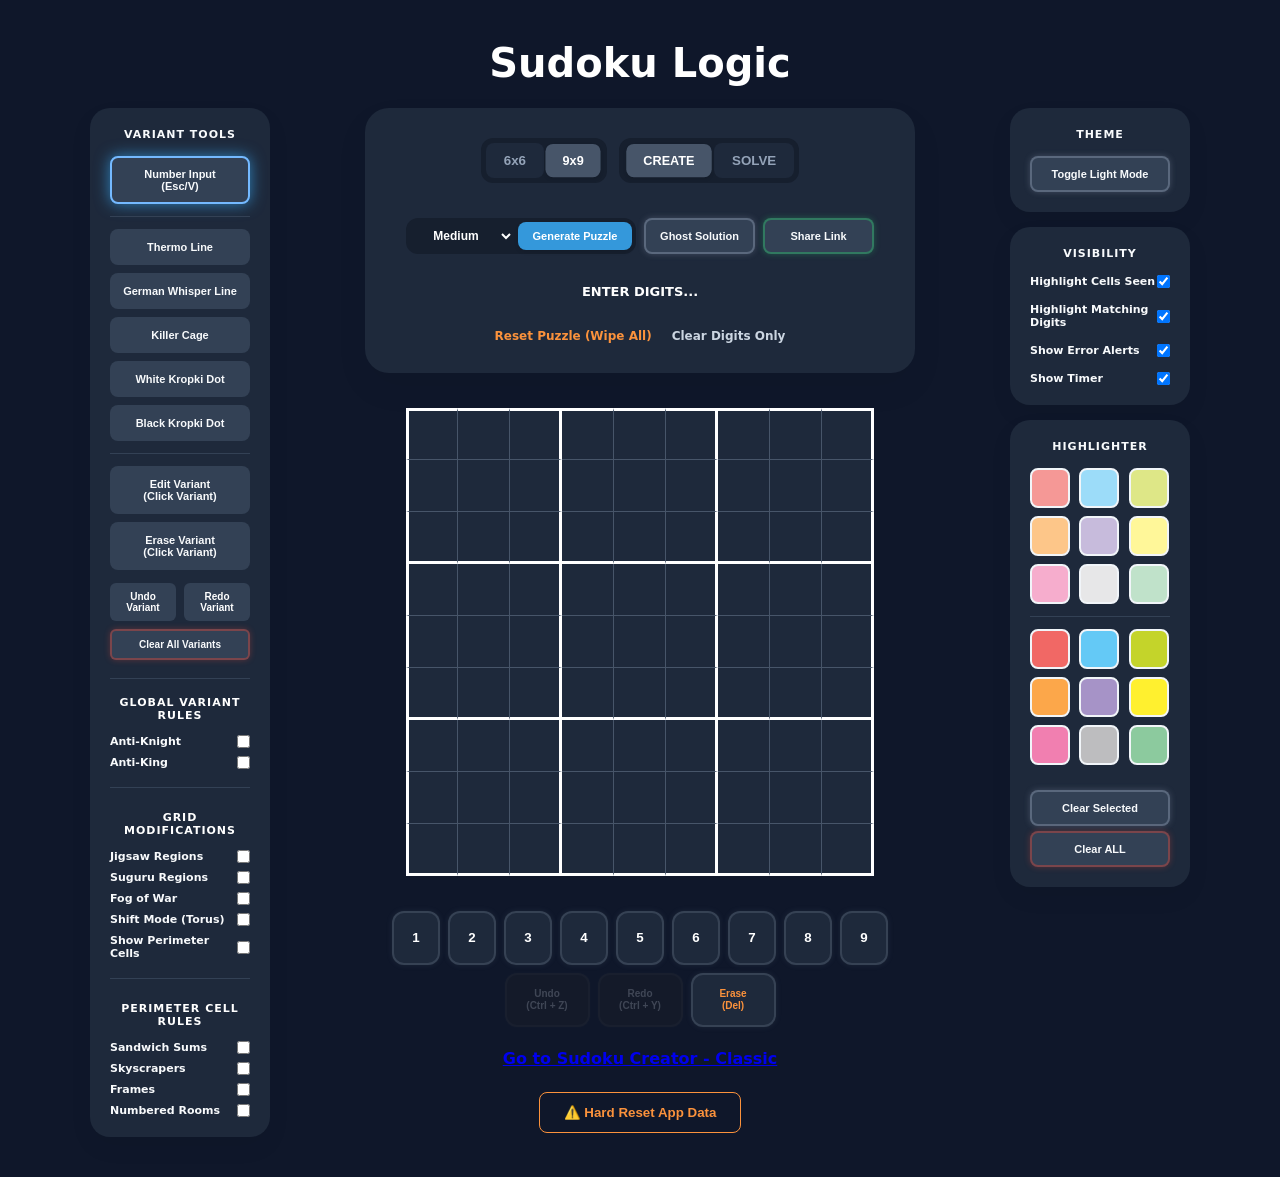
==== commit a24d4a48: "Update index.html" ====
--- a/index.html
+++ b/index.html
@@ -72,7 +72,7 @@
                     <h3 style="margin: 5px 0; color: var(--text-main);">Grid Modifications</h3>  
                     
                     <label class="switch-label">Jigsaw Regions <input type="checkbox" id="toggle-jigsaw" onchange="toggleJigsawMode()"></label>
-                    <label class="switch-label">Suguru Regions <input type="checkbox" id="toggle-suguru" onchange="toggleSuguruMode()"></label>y
+                    <label class="switch-label">Suguru Regions <input type="checkbox" id="toggle-suguru" onchange="toggleSuguruMode()"></label>
                     <button id="tool-region" class="variant-tool-btn" style="display: none;" onclick="setTool('region')">Region Painter</button>
                     <button id="btn-reset-regions" class="variant-action-btn danger" style="display: none; margin-bottom: 8px;" onclick="resetRegions()">Reset Regions</button>
                     
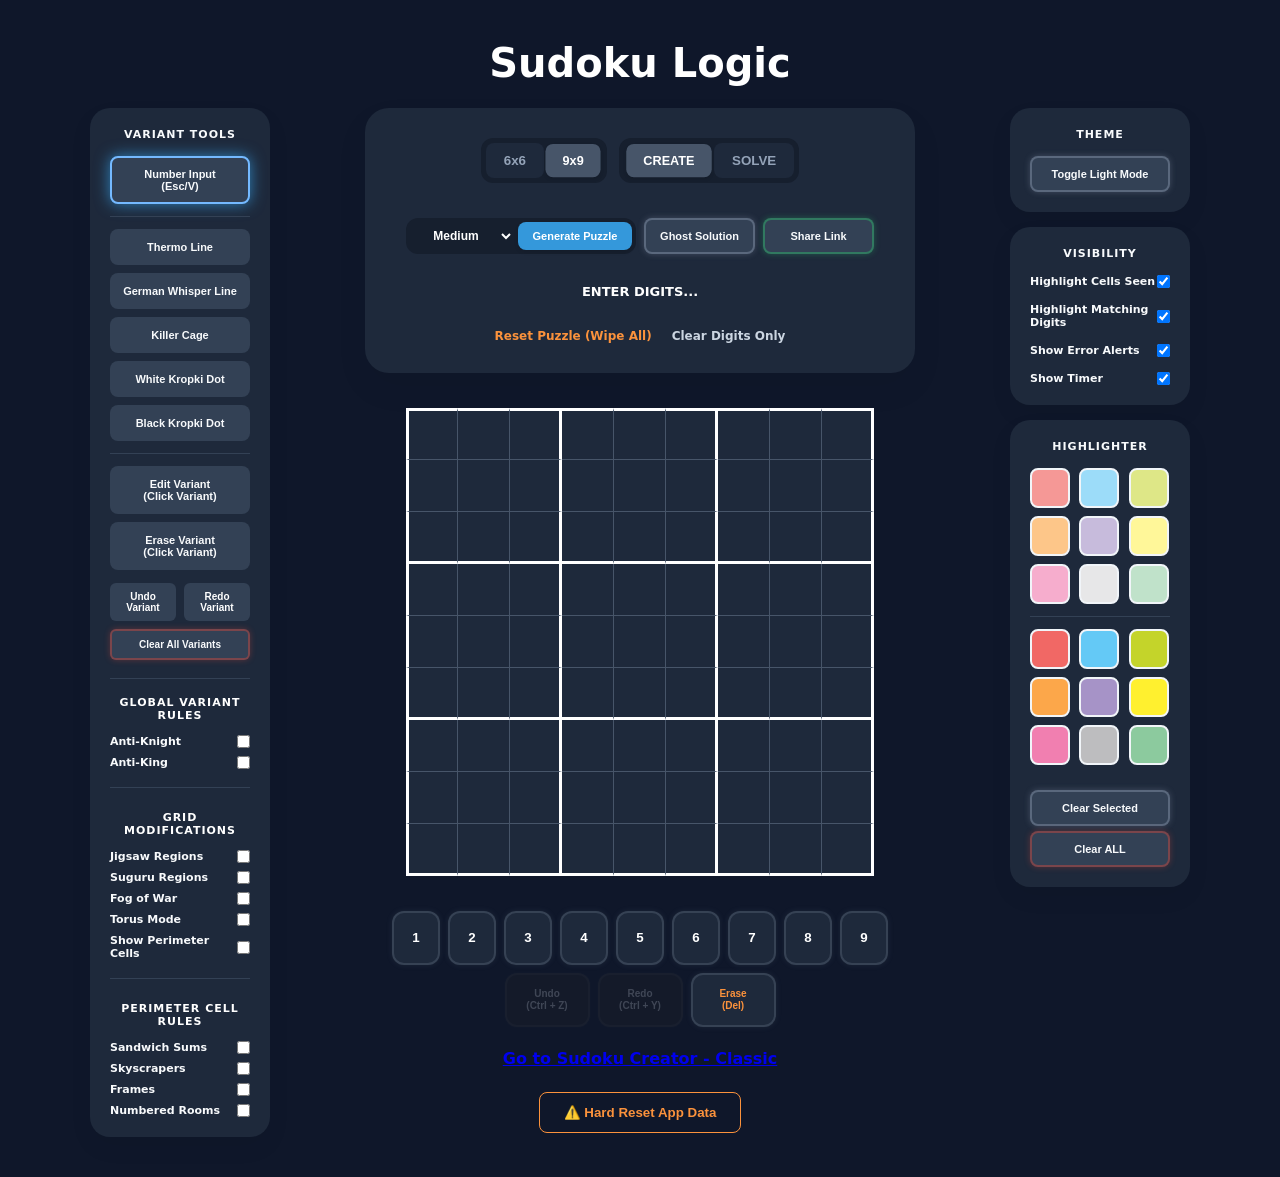
==== commit 12a16f51: "Update index.html" ====
--- a/index.html
+++ b/index.html
@@ -82,8 +82,9 @@
                     <button id="tool-fog-link" class="variant-tool-btn" style="display: none;" onclick="setTool('fog-link')">🔗 Fog Linker</button>
                     <button id="btn-clear-fog" class="variant-action-btn danger" style="display: none; margin-top: 5px;" onclick="clearFogData()">Clear All Fog</button>
                     
-                    <label class="switch-label">Shift Mode (Torus) <input type="checkbox" id="toggle-shift" onchange="toggleShiftMode()"></label>
-                    <button id="tool-lock" class="variant-tool-btn" style="display: none;" onclick="setTool('lock')">🔒 Lock/Unlock Cell</button>
+                    <label class="switch-label">Torus Mode <input type="checkbox" id="toggle-shift" onchange="toggleShiftMode()"></label>
+                    <button id="btn-scramble-torus" class="variant-action-btn active" style="display: none; margin-top: 8px; width: 100%; background: #9b59b6; color: white;" onclick="generateTorusPuzzle()">🎲 Generate Torus</button>
+                    <button id="tool-lock" class="variant-tool-btn" style="display: none; margin-top: 8px;" onclick="setTool('lock')">🔒 Lock/Unlock Cell</button>
                     
                     <label class="switch-label">Show Perimeter Cells <input type="checkbox" id="toggle-outer-clues" onchange="toggleOuterClues()"></label>
                     
--- a/style.css
+++ b/style.css
@@ -687,6 +687,36 @@
     color: var(--text-main);
 }
 
+/* --- SHIFT MODE ARROWS --- */
+.shift-arrow {
+    position: absolute;
+    display: flex;
+    align-items: center;
+    justify-content: center;
+    background: var(--primary);
+    color: white;
+    font-size: 14px;
+    font-weight: 900;
+    cursor: pointer;
+    border-radius: 4px;
+    opacity: 0.7;
+    transition: all 0.2s;
+    user-select: none;
+    z-index: 50;
+}
+.shift-arrow:hover {
+    opacity: 1;
+    transform: scale(1.1);
+}
+.shift-arrow:active {
+    transform: scale(0.9);
+}
+.shift-arrow.locked {
+    background: var(--danger);
+    cursor: not-allowed;
+    opacity: 0.3;
+}
+
 /* --- VARIANT TOOL BUTTONS --- */
 .variant-tool-btn {
     font-size: 11px;
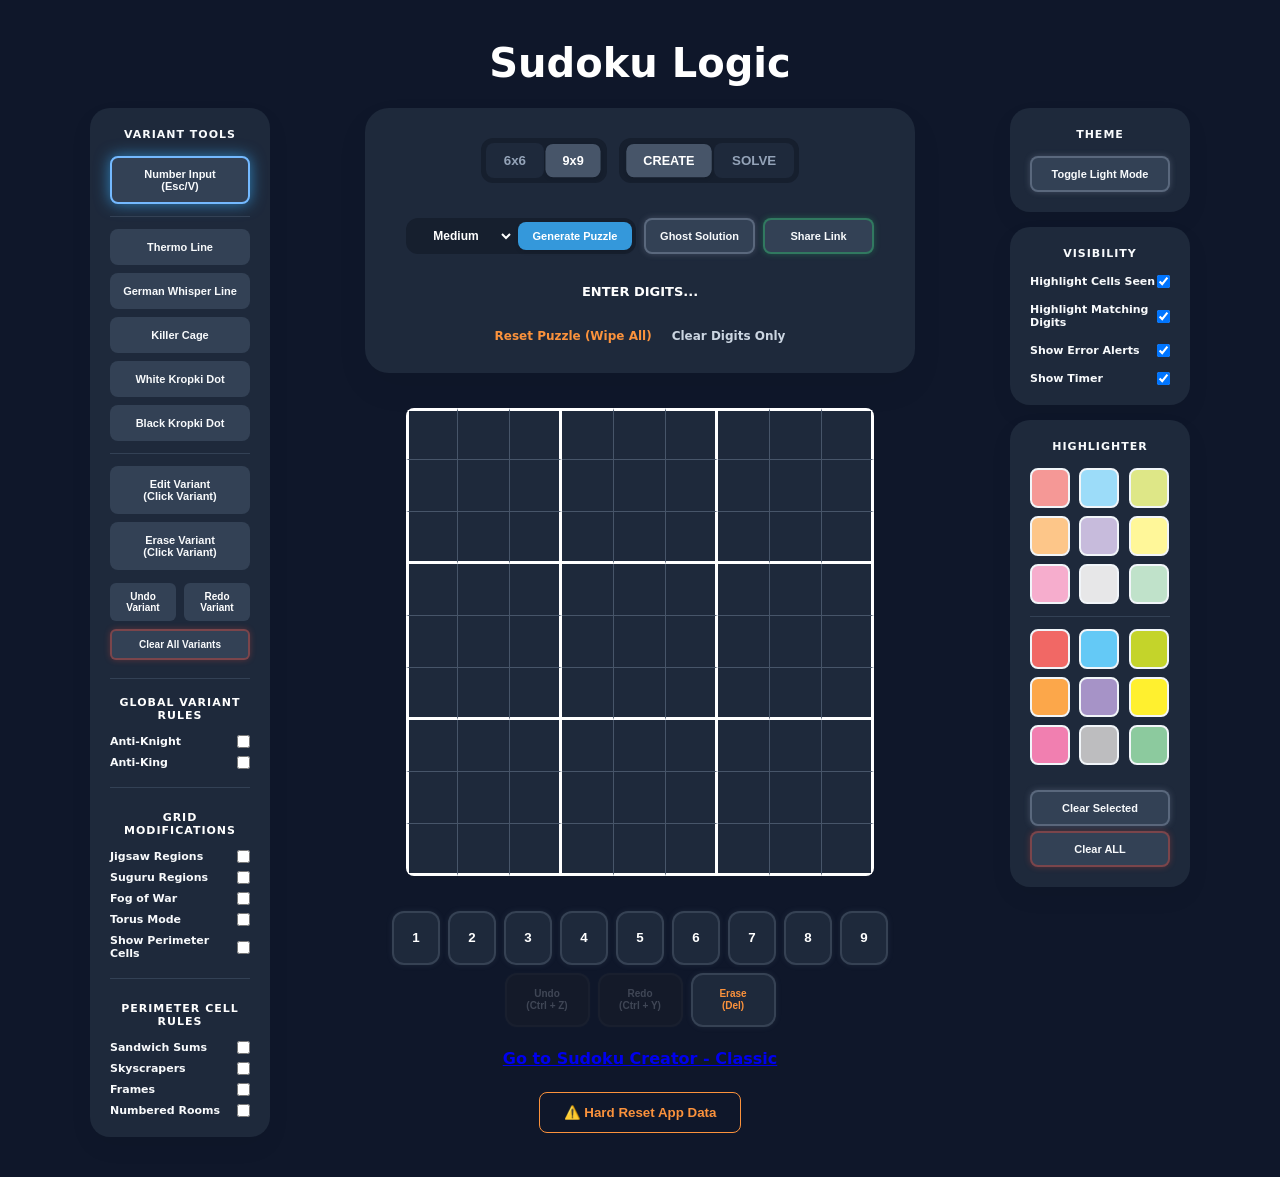
==== commit 0a007031: "Update index.html" ====
--- a/index.html
+++ b/index.html
@@ -162,6 +162,8 @@
 
             <div id="grid-wrapper">
                 <div id="grid" class="grid"></div>
+
+                <div id="torus-grid" style="display: none; position: relative; width: 100%; height: 100%; overflow: hidden; background: transparent; z-index: 5;"></div>
                 
                 <svg id="svg-layer"></svg>
                 
--- a/style.css
+++ b/style.css
@@ -190,7 +190,9 @@
 }
 
 .grid { 
-    display: grid; 
+    display: grid;
+    overflow: hidden;
+    border-radius: 8px;
 }
 
 .cell {
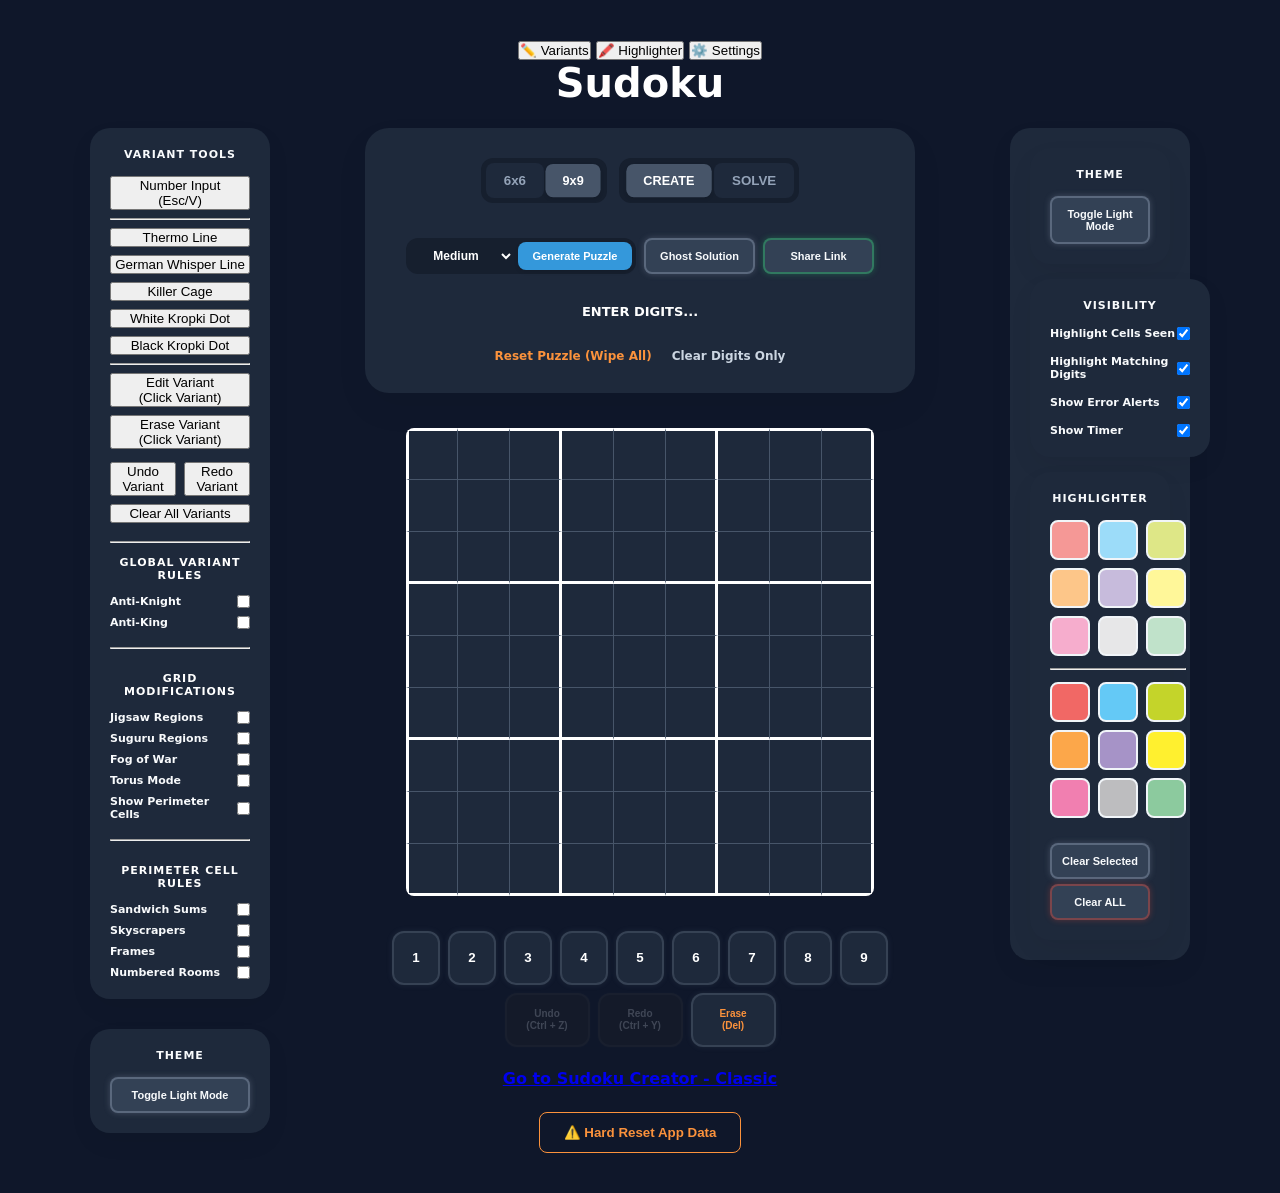
==== commit 72fb5992: "Update index.html" ====
--- a/index.html
+++ b/index.html
@@ -152,7 +152,9 @@
                     
                     <div id="solve-mode-actions" style="display: none; gap: 20px;">
                         <a href="#" style="color: var(--danger); text-decoration: none; font-weight: 600;" onclick="handleResetSolve()">Reset Puzzle (Restart)</a>
-                        <a href="#" class="util-link" style="text-decoration: none; font-weight: 600;" onclick="handleClearUserInputs()">Clear User Inputs</a>
+                        
+                        <a href="#" id="clear-inputs-link" class="util-link" style="text-decoration: none; font-weight: 600;" onclick="handleClearUserInputs()">Clear User Inputs</a>
+                        
                         <a href="#" id="clean-pencils-link" class="util-link" style="text-decoration: none; font-weight: 600;" onclick="handleClearPencils()">Clear Pencils Only</a>
                         <a href="#" id="btn-autofill-pencils" class="util-link" style="display:none; text-decoration: none; font-weight: 600;" onclick="autoFillPencils()">Auto-Fill Pencils</a>
                     </div>
@@ -163,7 +165,7 @@
             <div id="grid-wrapper">
                 <div id="grid" class="grid"></div>
 
-                <div id="torus-grid" style="display: none; position: relative; width: 100%; height: 100%; overflow: hidden; background: transparent; z-index: 5;"></div>
+                <div id="torus-grid" style="display: none; position: absolute; top: 0; left: 0; width: 100%; height: 100%; overflow: hidden; background: transparent; z-index: 5; pointer-events: none;"></div>
                 
                 <svg id="svg-layer"></svg>
                 
--- a/style.css
+++ b/style.css
@@ -719,6 +719,48 @@
     opacity: 0.3;
 }
 
+/* --- TORUS BOARD TILES --- */
+
+/* 1. Add pointer-events to the tile */
+.torus-tile {
+    position: absolute;
+    width: var(--cell-size);
+    height: var(--cell-size);
+    box-sizing: border-box;
+    display: flex;
+    align-items: center;
+    justify-content: center;
+    font-size: 24px;
+    font-weight: 700;
+    background-color: var(--card-bg);
+    color: var(--text-main);
+    user-select: none;
+    touch-action: none;
+    pointer-events: auto;
+    will-change: transform;
+    
+    /* Simulate the classic grid borders */
+    border-right: 1px solid var(--grid-line);
+    border-bottom: 1px solid var(--grid-line);
+}
+
+/* 3x3 Box thickness logic */
+.torus-tile.thick-right { border-right: 3px solid var(--grid-line); }
+.torus-tile.thick-bottom { border-bottom: 3px solid var(--grid-line); }
+.torus-tile.thick-top { border-top: 3px solid var(--grid-line); }
+.torus-tile.thick-left { border-left: 3px solid var(--grid-line); }
+
+body.dark-mode .torus-tile { color: #f8fafc; }
+.torus-tile.given { color: #64748b; }
+body.dark-mode .torus-tile.given { color: #38bdf8; font-weight: 800; }
+
+.torus-tile.error { color: var(--danger) !important; }
+body.dark-mode .torus-tile.error { color: #fb923c !important; }
+
+/* 2. Hides inner cells but leaves clues visible! */
+#grid.torus-active .cell { 
+    visibility: hidden;
+
 /* --- VARIANT TOOL BUTTONS --- */
 .variant-tool-btn {
     font-size: 11px;
